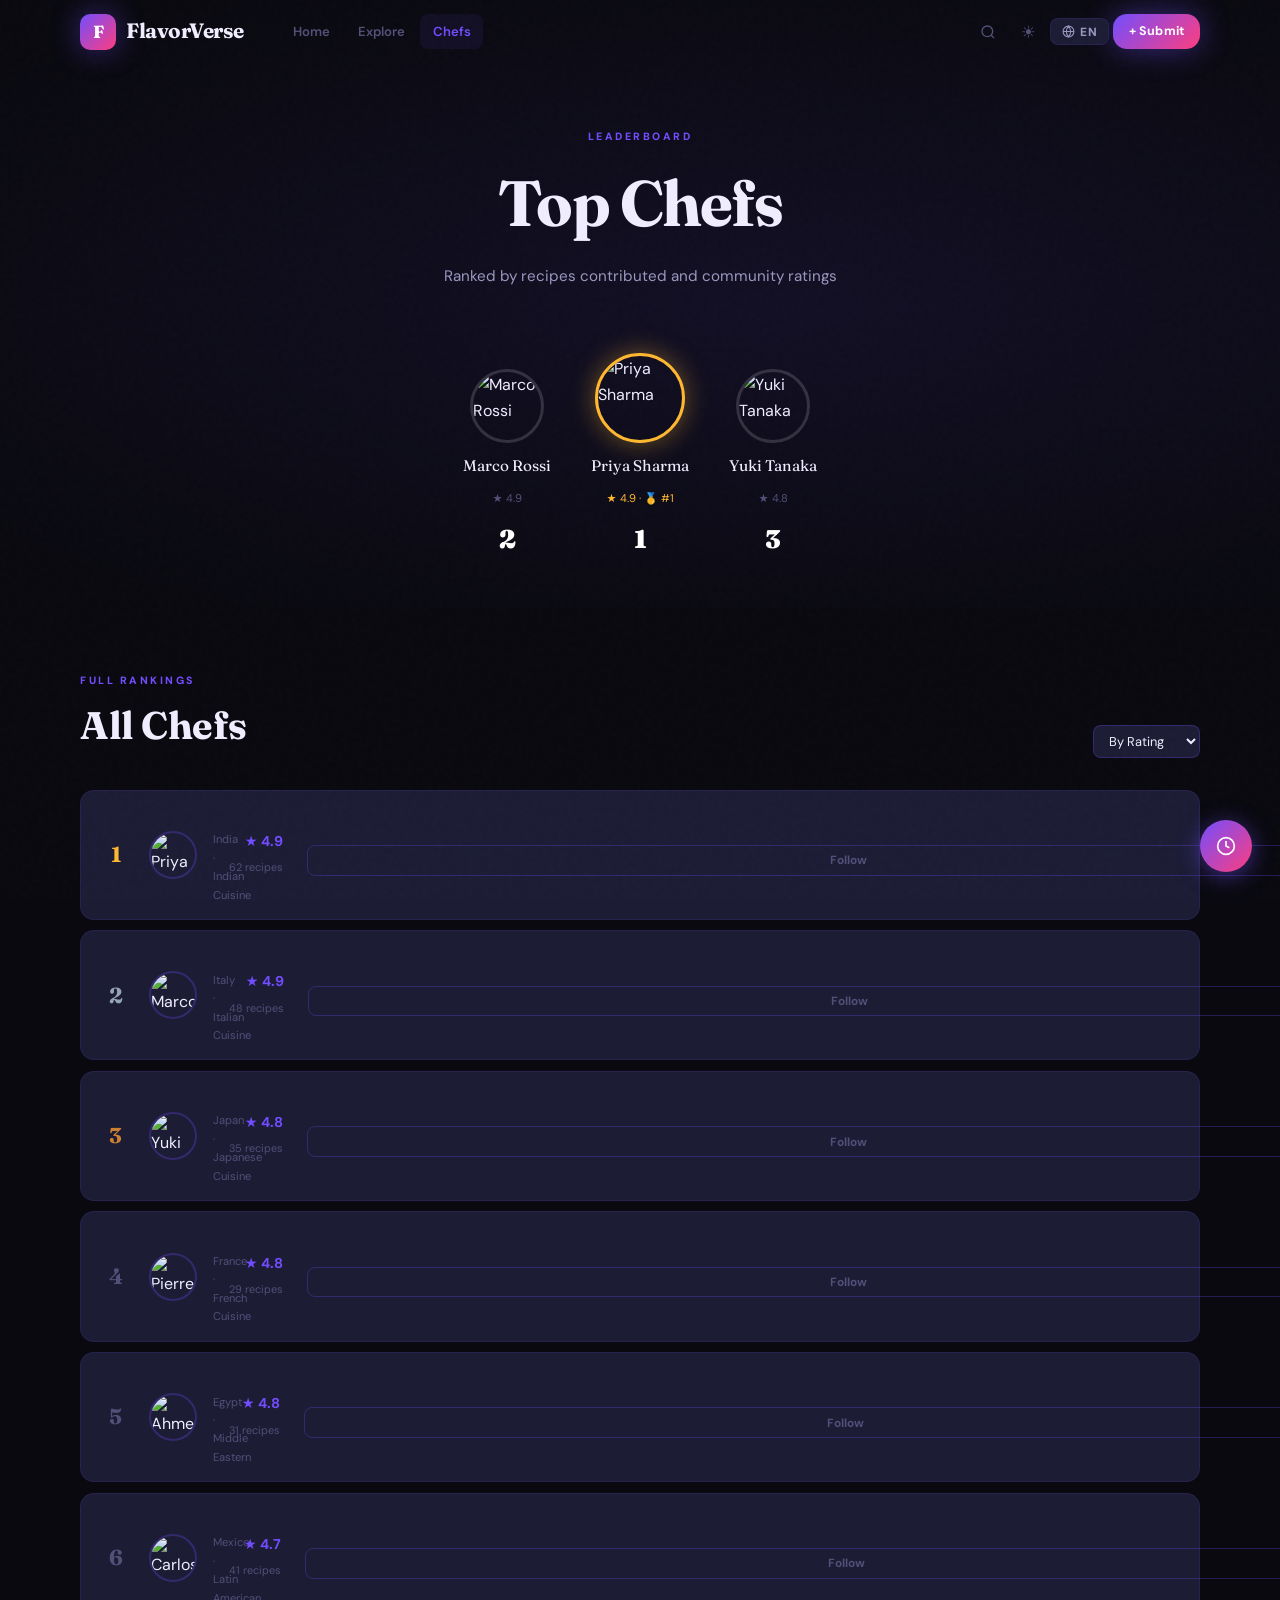
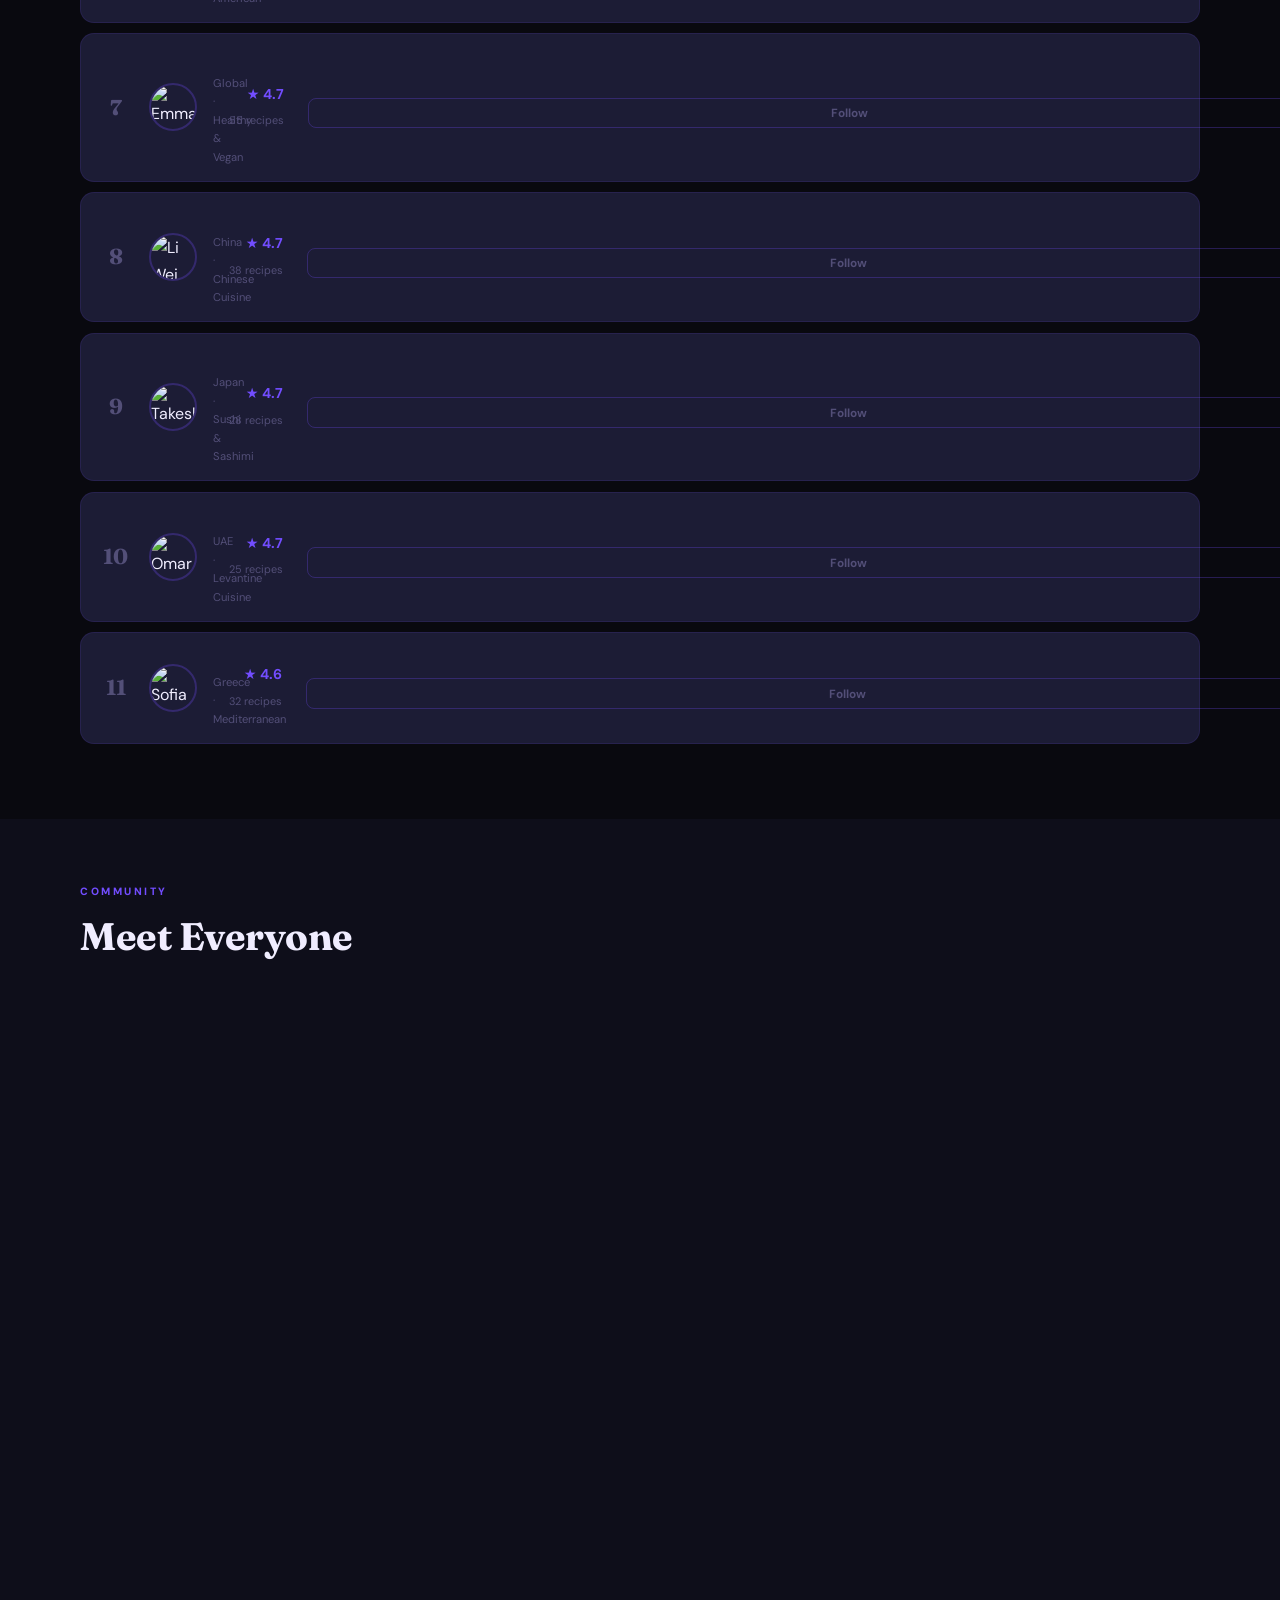
==== pages/chefs.html @ 9f4408f5 "Initial commit - FlavorVerse project" ====
<!DOCTYPE html>
<html lang="en">
<head>
<meta charset="UTF-8">
<meta name="viewport" content="width=device-width,initial-scale=1">
<title>Top Chefs — FlavorVerse</title>
<link rel="preconnect" href="https://fonts.googleapis.com">
<link rel="preconnect" href="https://fonts.gstatic.com" crossorigin>
<link href="https://fonts.googleapis.com/css2?family=Fraunces:ital,wght@0,600;0,700;0,800;1,600;1,700&family=DM+Sans:wght@400;500;600;700&display=swap" rel="stylesheet">
<link rel="stylesheet" href="../css/style.css">
<script>(function(){ document.documentElement.setAttribute('data-theme', localStorage.getItem('fv_theme')||'dark'); })();</script>
</head>
<body>

<!-- NAVBAR -->
<header class="nav scrolled" id="navbar">
  <div class="wrap nav-inner">
    <a class="logo" href="../index.html"><div class="logo-icon">F</div><span class="logo-name">FlavorVerse</span></a>
    <nav class="nav-links">
      <a class="nav-link" href="../index.html">Home</a>
      <a class="nav-link" href="explore.html">Explore</a>
      <a class="nav-link active" href="chefs.html">Chefs</a>
    </nav>
    <div class="nav-right">
      <button class="nav-icon-btn" id="searchBtn"><svg viewBox="0 0 24 24" fill="none" stroke="currentColor" stroke-width="2"><circle cx="11" cy="11" r="8"/><line x1="21" y1="21" x2="16.65" y2="16.65"/></svg></button>
      <button class="theme-btn" id="themeBtn">☀️</button>
      <div class="lang-wrap">
        <button class="lang-btn" id="langBtn"><svg viewBox="0 0 24 24" fill="none" stroke="currentColor" stroke-width="2" width="13" height="13"><circle cx="12" cy="12" r="10"/><path d="M2 12h20M12 2a15.3 15.3 0 014 10 15.3 15.3 0 01-4 10 15.3 15.3 0 01-4-10 15.3 15.3 0 014-10z"/></svg><span id="langLabel">EN</span></button>
        <div class="lang-drop" id="langDrop">
          <div class="lang-opt" data-lang="en">🇬🇧 English</div>
          <div class="lang-opt" data-lang="hi">🇮🇳 Hindi</div>
          <div class="lang-opt" data-lang="te">🇮🇳 Telugu</div>
          <div class="lang-opt" data-lang="kn">🇮🇳 Kannada</div>
          <div class="lang-opt" data-lang="ta">🇮🇳 Tamil</div>
          <div class="lang-opt" data-lang="es">🇪🇸 Español</div>
          <div class="lang-opt" data-lang="fr">🇫🇷 Français</div>
          <div class="lang-opt" data-lang="ar">🇸🇦 العربية</div>
        </div>
      </div>
      <a href="submit.html" class="btn btn-p" style="font-size:.78rem;padding:.45rem 1rem">+ Submit</a>
      <button class="ham" id="ham"><span></span><span></span><span></span></button>
    </div>
  </div>
</header>
<nav class="mob-nav" id="mobNav">
  <a class="mob-link" href="../index.html">🏠 Home</a>
  <a class="mob-link" href="explore.html">🔍 Explore</a>
  <a class="mob-link active" href="chefs.html">👨‍🍳 Chefs</a>
  <div class="mob-div"></div>
  <div style="padding:.5rem 1rem"><button onclick="toggleTheme()" style="width:100%;background:var(--surf);padding:.6rem;border-radius:var(--r2);color:var(--tx);font-weight:600">🌙 Toggle Theme</button></div>
  <a class="mob-cta" href="submit.html">+ Submit Recipe</a>
</nav>

<div class="search-ov" id="searchOv"><div class="s-box"><div class="s-inner"><svg viewBox="0 0 24 24" fill="none" stroke="currentColor" stroke-width="2"><circle cx="11" cy="11" r="8"/><line x1="21" y1="21" x2="16.65" y2="16.65"/></svg><input class="s-field" id="sField" type="text" placeholder="Search recipes…" autocomplete="off"><button class="s-close" id="sCloseBtn">ESC</button></div><div class="s-results" id="sResults"></div></div></div>

<!-- Page Hero — NO loader -->
<div class="dark-hero">
  <div class="wrap" style="position:relative;z-index:1;padding-bottom:3rem">
    <div style="text-align:center;margin-bottom:3rem">
      <p class="sec-sup" style="text-align:center">Leaderboard</p>
      <h1 style="font-family:var(--fnt-d);font-size:clamp(2.5rem,5vw,4rem);color:var(--tx);letter-spacing:-1.5px;margin-bottom:.5rem">Top Chefs</h1>
      <p style="color:var(--tx2);font-size:.95rem">Ranked by recipes contributed and community ratings</p>
    </div>

    <!-- Podium -->
    <div class="podium-wrap" id="podium"></div>
  </div>
</div>

<!-- Leaderboard -->
<section class="section">
  <div class="wrap">
    <div class="sec-head rv">
      <div><p class="sec-sup">Full Rankings</p><h2 class="sec-title">All Chefs</h2></div>
      <div style="display:flex;gap:.4rem">
        <select id="sortChefs" onchange="renderLeaderboard()" style="background:var(--surf);border:1.5px solid var(--b2);border-radius:var(--r1);padding:.36rem .65rem;color:var(--tx);font-size:.8rem;outline:none">
          <option value="rating">By Rating</option>
          <option value="recipes">By Recipes</option>
        </select>
      </div>
    </div>
    <div id="leaderboard"></div>
  </div>
</section>

<!-- All Chefs Grid -->
<section class="section section-alt">
  <div class="wrap">
    <div class="sec-head rv">
      <div><p class="sec-sup">Community</p><h2 class="sec-title">Meet Everyone</h2></div>
    </div>
    <div class="chefs-grid" id="allChefsGrid"></div>
  </div>
</section>

<div class="modal-ov" id="recipeModal"><div class="modal modal-wide"><div id="recipeModalContent"></div><div class="modal-foot"><button class="btn btn-o" onclick="closeModal('recipeModal')">Close</button></div></div></div>

<button class="timer-fab" id="timerFab"><svg viewBox="0 0 24 24" fill="none" stroke="currentColor" stroke-width="2"><circle cx="12" cy="12" r="10"/><polyline points="12 6 12 12 16 14"/></svg></button>
<div class="timer-panel" id="timerPanel"><div class="tp-head"><h4>⏱️ Timer</h4><button class="tp-x" id="timerClose">✕</button></div><div class="tp-disp" id="timerDisp">00:00:00</div><div class="tp-presets"><button class="tp-pre" onclick="Timer.set(5)">5m</button><button class="tp-pre" onclick="Timer.set(10)">10m</button><button class="tp-pre" onclick="Timer.set(15)">15m</button><button class="tp-pre" onclick="Timer.set(30)">30m</button></div><div class="tp-custom"><input type="number" id="tMin" placeholder="mm" min="0" max="59"><span>:</span><input type="number" id="tSec" placeholder="ss" min="0" max="59"><button class="tp-set" onclick="Timer.custom()">Set</button></div><div class="tp-ctrls"><button class="tp-btn go" onclick="Timer.start()"><svg viewBox="0 0 24 24" fill="currentColor"><polygon points="5 3 19 12 5 21 5 3"/></svg></button><button class="tp-btn" onclick="Timer.pause()"><svg viewBox="0 0 24 24" fill="currentColor"><rect x="6" y="4" width="4" height="16"/><rect x="14" y="4" width="4" height="16"/></svg></button><button class="tp-btn" onclick="Timer.reset()"><svg viewBox="0 0 24 24" fill="none" stroke="currentColor" stroke-width="2"><polyline points="1 4 1 10 7 10"/><path d="M3.51 15a9 9 0 102.13-9.36L1 10"/></svg></button></div></div>

<script src="../js/data.js"></script>
<script src="../js/app.js"></script>
<script>
function renderPodium() {
  const sorted = [...DB.chefs].sort((a,b)=>b.rating-a.rating);
  const [first, second, third] = sorted;
  document.getElementById('podium').innerHTML = `
    <div class="pod rv d2">
      <img src="${second.img}" alt="${second.name}" style="width:74px;height:74px">
      <div class="pod-name">${second.name}</div>
      <div class="pod-sub">★ ${second.rating}</div>
      <div class="pod-stand pod-2">2</div>
    </div>
    <div class="pod rv">
      <img src="${first.img}" alt="${first.name}" style="width:90px;height:90px;border-color:var(--amber);box-shadow:0 0 26px rgba(255,184,48,.4)">
      <div class="pod-name">${first.name}</div>
      <div class="pod-sub" style="color:var(--amber)">★ ${first.rating} · 🥇 #1</div>
      <div class="pod-stand pod-1">1</div>
    </div>
    <div class="pod rv d3">
      <img src="${third.img}" alt="${third.name}" style="width:74px;height:74px">
      <div class="pod-name">${third.name}</div>
      <div class="pod-sub">★ ${third.rating}</div>
      <div class="pod-stand pod-3">3</div>
    </div>`;
}

function renderLeaderboard() {
  const sort = document.getElementById('sortChefs').value;
  const sorted = [...DB.chefs].sort((a,b)=> sort==='rating'?b.rating-a.rating:b.recipes-a.recipes);
  const rankCls = ['rank-1','rank-2','rank-3'];
  document.getElementById('leaderboard').innerHTML = sorted.map((c,i)=>`
    <div class="lb-item rv">
      <div class="lb-rank ${rankCls[i]||''}">${i+1}</div>
      <img class="lb-img" src="${c.img}" alt="${c.name}" loading="lazy">
      <div class="lb-info">
        <div class="lb-name">${c.name}</div>
        <div class="lb-det">${c.country} · ${c.specialty}</div>
      </div>
      <div class="lb-stat">
        <strong>★ ${c.rating}</strong>
        <small>${c.recipes} recipes</small>
      </div>
      <button class="chef-follow ${FV.follows.includes(c.name)?'following':''}" style="margin-left:.5rem;flex-shrink:0" onclick="followChef('${c.name}',this)">${FV.follows.includes(c.name)?'Following':'Follow'}</button>
    </div>`).join('');
  initReveal();
}

function renderAllChefs() {
  document.getElementById('allChefsGrid').innerHTML = DB.chefs.map(c=>`
    <div class="chef-card rv">
      <img src="${c.img}" alt="${c.name}" loading="lazy">
      <div class="chef-name">${c.name}</div>
      <div class="chef-cntry">${c.country}</div>
      <div class="chef-spec">${c.specialty}</div>
      <div class="chef-stat">${c.recipes} recipes · ★ ${c.rating}</div>
      <button class="chef-follow ${FV.follows.includes(c.name)?'following':''}" onclick="followChef('${c.name}',this)">${FV.follows.includes(c.name)?'Following':'Follow'}</button>
    </div>`).join('');
}

document.addEventListener('DOMContentLoaded', ()=>{ renderPodium(); renderLeaderboard(); renderAllChefs(); applyTheme(FV.theme); });
</script>
</body>
</html>
---- css/style.css ----
/* ═══════════════════════════════════════════════════════════
   FlavorVerse v3 — Deep Indigo × Hot Rose × Golden Amber
   Fonts: Fraunces (display) + DM Sans (body)
   Full light/dark theme switching via data-theme
═══════════════════════════════════════════════════════════ */

/* ── DARK (default) ── */
:root {
  --bg:      #09090f;
  --bg2:     #0e0e1a;
  --bg3:     #131326;
  --surf:    #1c1c35;
  --surf2:   #24243f;
  --b1:      rgba(114,77,255,.12);
  --b2:      rgba(114,77,255,.28);

  /* Brand */
  --indigo:  #724dff;
  --indigo2: #9a7fff;
  --rose:    #ff3d7f;
  --rose2:   #ff6fa0;
  --amber:   #ffb830;
  --amber2:  #ffd060;
  --teal:    #14e8c8;
  --green:   #22d87a;

  --g1: linear-gradient(135deg,#724dff,#ff3d7f);
  --g2: linear-gradient(135deg,#ff3d7f,#ffb830);
  --g3: linear-gradient(135deg,#724dff,#14e8c8);

  --gl-i:  0 0 30px rgba(114,77,255,.45);
  --gl-r:  0 0 30px rgba(255,61,127,.45);
  --gl-a:  0 0 30px rgba(255,184,48,.35);

  --tx:  #f0edff;
  --tx2: #9b97c0;
  --tx3: #534f78;

  --nav-h:    64px;
  --ease:     cubic-bezier(.4,0,.2,1);
  --t:        .22s;
  --sh:       0 4px 28px rgba(0,0,0,.55);
  --sh2:      0 20px 64px rgba(0,0,0,.65);

  --fnt-d: 'Fraunces', Georgia, serif;
  --fnt-s: 'DM Sans', system-ui, sans-serif;
  --r1:8px; --r2:14px; --r3:20px; --r4:28px;
}

/* ── LIGHT ── */
[data-theme="light"] {
  --bg:   #f7f5ff;
  --bg2:  #eeeaff;
  --bg3:  #e5e0ff;
  --surf: #ffffff;
  --surf2:#f3f0ff;
  --b1:   rgba(114,77,255,.1);
  --b2:   rgba(114,77,255,.22);
  --tx:   #12102b;
  --tx2:  #3d3870;
  --tx3:  #8e8ab5;
  --sh:   0 4px 28px rgba(114,77,255,.1);
  --sh2:  0 20px 64px rgba(114,77,255,.15);
}

/* ── Reset ── */
*,*::before,*::after { box-sizing:border-box; margin:0; padding:0 }
html { scroll-behavior:smooth; -webkit-text-size-adjust:100% }
body {
  font-family: var(--fnt-s);
  background: var(--bg);
  color: var(--tx);
  line-height: 1.65;
  overflow-x: hidden;
  transition: background .4s var(--ease), color .4s var(--ease);
}
img { display:block; max-width:100% }
a   { color:inherit; text-decoration:none }
button { cursor:pointer; font-family:inherit; border:none; background:none; color:inherit }
input,select,textarea { font-family:inherit; font-size:inherit; color:var(--tx) }
ul { list-style:none }

::selection { background:var(--indigo); color:#fff }
::-webkit-scrollbar { width:5px }
::-webkit-scrollbar-track { background:var(--bg2) }
::-webkit-scrollbar-thumb { background:var(--indigo); border-radius:4px }

/* Noise grain */
body::after {
  content:''; position:fixed; inset:0; z-index:9997; pointer-events:none;
  background-image:url("data:image/svg+xml,%3Csvg viewBox='0 0 200 200' xmlns='http://www.w3.org/2000/svg'%3E%3Cfilter id='n'%3E%3CfeTurbulence type='fractalNoise' baseFrequency='0.9' numOctaves='4' stitchTiles='stitch'/%3E%3C/filter%3E%3Crect width='100%25' height='100%25' filter='url(%23n)' opacity='1'/%3E%3C/svg%3E");
  opacity:.02;
}
[data-theme="light"] body::after { opacity:.005 }

.wrap { width:min(1200px,100%); margin-inline:auto; padding-inline:clamp(1rem,4vw,2.5rem) }

/* ── Buttons ── */
.btn { display:inline-flex; align-items:center; gap:.45rem; padding:.68rem 1.5rem; border-radius:var(--r2); font-size:.85rem; font-weight:700; letter-spacing:.15px; transition:all var(--t) var(--ease); white-space:nowrap; cursor:pointer }
.btn-p  { background:var(--g1); color:#fff; box-shadow:var(--gl-i) }
.btn-p:hover { transform:translateY(-2px); box-shadow:0 0 44px rgba(114,77,255,.6); filter:brightness(1.1) }
.btn-w  { background:var(--g2); color:#fff; box-shadow:var(--gl-r) }
.btn-w:hover { transform:translateY(-2px); filter:brightness(1.1) }
.btn-o  { border:1.5px solid var(--b2); color:var(--tx2); background:transparent }
.btn-o:hover { border-color:var(--indigo); color:var(--indigo) }
.btn-gh { color:var(--tx3); font-size:.8rem; font-weight:700; letter-spacing:.3px }
.btn-gh:hover { color:var(--indigo) }

/* ── Tags ── */
.tag { display:inline-block; font-size:.6rem; font-weight:800; letter-spacing:.9px; text-transform:uppercase; padding:.2rem .6rem; border-radius:99px; border:1px solid var(--indigo); color:var(--indigo); background:rgba(114,77,255,.1) }
.tag-r { border-color:var(--rose);  color:var(--rose);  background:rgba(255,61,127,.08) }
.tag-a { border-color:var(--amber); color:var(--amber); background:rgba(255,184,48,.08) }

/* ═══════════════════════════════════════════════════════════
   LOADER  (homepage only — inner pages have NONE)
═══════════════════════════════════════════════════════════ */
#loader {
  position:fixed; inset:0; z-index:9999;
  background:var(--bg);
  display:flex; flex-direction:column; align-items:center; justify-content:center;
  gap:0; overflow:hidden;
}
#loader.hide { animation:ldrOut .7s var(--ease) .2s forwards; pointer-events:none }
@keyframes ldrOut { to { opacity:0; visibility:hidden } }

/* Orbs */
.l-orb { position:absolute; border-radius:50%; filter:blur(100px); animation:orbF 5s ease-in-out infinite }
.lo1 { width:500px; height:500px; background:rgba(114,77,255,.2);  top:-150px; left:-120px; animation-delay:0s }
.lo2 { width:400px; height:400px; background:rgba(255,61,127,.16); bottom:-100px; right:-100px; animation-delay:2s }
.lo3 { width:320px; height:320px; background:rgba(255,184,48,.12); bottom:10%; left:20%; animation-delay:1s }
@keyframes orbF { 0%,100%{transform:translate(0,0) scale(1)} 50%{transform:translate(22px,-22px) scale(1.1)} }

/* Center piece */
.l-center { position:relative; z-index:1; display:flex; flex-direction:column; align-items:center; gap:2rem }
.l-icon-wrap { position:relative; width:110px; height:110px }

/* Triple ring */
.l-ring1 { position:absolute; inset:0; border-radius:50%; border:3px solid transparent; border-top-color:var(--indigo); border-right-color:var(--rose); animation:spin 1.3s linear infinite }
.l-ring2 { position:absolute; inset:10px; border-radius:50%; border:2.5px solid transparent; border-bottom-color:var(--amber); border-left-color:var(--teal); animation:spin 1.8s linear infinite reverse }
.l-ring3 { position:absolute; inset:22px; border-radius:50%; border:2px solid transparent; border-top-color:var(--rose2); animation:spin 2.3s linear infinite }
@keyframes spin { to { transform:rotate(360deg) } }

.l-emoji { position:absolute; inset:0; display:flex; align-items:center; justify-content:center; font-size:2.6rem; animation:pulse 2s ease-in-out infinite }
@keyframes pulse { 0%,100%{transform:scale(1)} 50%{transform:scale(1.12)} }

/* Particles */
.l-particles { position:absolute; inset:0; pointer-events:none; overflow:hidden }
.lp { position:absolute; bottom:-30px; font-size:1.4rem; opacity:0; animation:lpRise var(--dur,5s) var(--del,0s) ease-out infinite }
@keyframes lpRise { 0%{transform:translateY(0) rotate(0);opacity:0} 8%{opacity:.9} 90%{opacity:.2} 100%{transform:translateY(-110vh) rotate(360deg);opacity:0} }

/* Wordmark */
.l-word {
  font-family:var(--fnt-d); font-size:3rem; font-weight:800; letter-spacing:-1.5px;
  background:var(--g1); -webkit-background-clip:text; background-clip:text; color:transparent;
  animation:wordGlow 2.5s ease-in-out infinite;
}
@keyframes wordGlow { 0%,100%{filter:brightness(1)} 50%{filter:brightness(1.4) drop-shadow(0 0 20px rgba(114,77,255,.8))} }

.l-tag { font-size:.7rem; color:var(--tx3); letter-spacing:3px; text-transform:uppercase; animation:fadeUp .8s var(--ease) .4s both }
@keyframes fadeUp { from{opacity:0;transform:translateY(10px)} to{opacity:1;transform:none} }

/* Progress bar */
.l-bar-wrap { width:260px; height:3px; background:var(--surf2); border-radius:99px; overflow:hidden }
.l-bar-fill { height:100%; background:var(--g1); border-radius:99px; animation:fillUp 2s var(--ease) forwards; box-shadow:0 0 14px rgba(114,77,255,.8) }
@keyframes fillUp { from{width:0} to{width:100%} }

/* Dish floating icons at bottom */
.l-foods { position:absolute; bottom:2rem; left:50%; transform:translateX(-50%); display:flex; gap:1.2rem; animation:fadeUp .8s var(--ease) .6s both }
.l-food { font-size:1.5rem; animation:foodBounce 1.5s ease-in-out infinite }
.l-food:nth-child(2) { animation-delay:.15s }
.l-food:nth-child(3) { animation-delay:.3s }
.l-food:nth-child(4) { animation-delay:.45s }
.l-food:nth-child(5) { animation-delay:.6s }
@keyframes foodBounce { 0%,100%{transform:translateY(0)} 50%{transform:translateY(-8px)} }

/* ═══════════════════════════════════════════════════════════
   NAVBAR
═══════════════════════════════════════════════════════════ */
.nav {
  position:fixed; top:0; left:0; right:0; height:var(--nav-h); z-index:100;
  display:flex; align-items:center;
  background:transparent; border-bottom:1px solid transparent;
  transition:background .3s, border-color .3s, backdrop-filter .3s;
}
.nav.scrolled {
  background:rgba(9,9,15,.88);
  backdrop-filter:blur(28px) saturate(160%);
  border-bottom-color:var(--b1);
}
[data-theme="light"] .nav.scrolled { background:rgba(247,245,255,.9) }
.nav-inner { display:flex; align-items:center; height:100%; gap:.5rem }

.logo { display:flex; align-items:center; gap:.65rem }
.logo-icon {
  width:36px; height:36px; border-radius:10px; flex-shrink:0;
  background:var(--g1); color:#fff;
  display:flex; align-items:center; justify-content:center;
  font-family:var(--fnt-d); font-size:1.1rem; font-weight:800;
  box-shadow:var(--gl-i); transition:transform .2s;
}
.logo:hover .logo-icon { transform:rotate(-8deg) scale(1.1) }
.logo-name { font-family:var(--fnt-d); font-size:1.3rem; font-weight:700; color:var(--tx); letter-spacing:-.5px }

.nav-links { display:flex; align-items:center; gap:2px; margin-left:1.8rem }
.nav-link { padding:.4rem .8rem; border-radius:var(--r1); font-size:.82rem; font-weight:600; color:var(--tx3); transition:all var(--t) }
.nav-link:hover,.nav-link.active { color:var(--tx); background:rgba(114,77,255,.08) }
.nav-link.active { color:var(--indigo) }

.nav-right { display:flex; align-items:center; gap:.25rem; margin-left:auto }

.nav-icon-btn { width:36px; height:36px; border-radius:50%; display:flex; align-items:center; justify-content:center; color:var(--tx3); transition:all var(--t) }
.nav-icon-btn:hover { background:rgba(114,77,255,.1); color:var(--indigo) }
.nav-icon-btn svg { width:16px; height:16px }

/* Theme toggle */
.theme-btn { width:36px; height:36px; border-radius:50%; display:flex; align-items:center; justify-content:center; color:var(--tx3); font-size:1.05rem; transition:all var(--t) }
.theme-btn:hover { background:rgba(255,184,48,.12); color:var(--amber); transform:rotate(25deg) }

/* Lang */
.lang-wrap { position:relative }
.lang-btn { display:flex; align-items:center; gap:.35rem; padding:.3rem .65rem; border-radius:var(--r1); background:var(--surf); border:1px solid var(--b1); font-size:.74rem; font-weight:800; letter-spacing:.5px; color:var(--tx2); transition:all var(--t); cursor:pointer }
.lang-btn:hover { border-color:var(--indigo); color:var(--indigo) }
.lang-drop { position:absolute; top:calc(100%+8px); right:0; background:var(--bg3); border:1px solid var(--b2); border-radius:var(--r3); padding:.6rem; box-shadow:var(--sh2); width:200px; display:grid; grid-template-columns:1fr 1fr; gap:3px; opacity:0; visibility:hidden; transform:translateY(-6px); transition:all .18s var(--ease); z-index:200 }
.lang-drop.open { opacity:1; visibility:visible; transform:none }
.lang-opt { padding:.45rem .65rem; border-radius:var(--r1); font-size:.76rem; color:var(--tx3); cursor:pointer; transition:all .12s }
.lang-opt:hover { background:var(--surf2); color:var(--tx) }
.lang-opt.active { color:var(--indigo); font-weight:700; background:rgba(114,77,255,.1) }

/* Hamburger */
.ham { display:none; flex-direction:column; gap:5px; width:36px; height:36px; align-items:center; justify-content:center; background:var(--surf); border-radius:var(--r1) }
.ham span { width:16px; height:1.5px; background:var(--tx); border-radius:2px; transition:.22s }
.ham.open span:nth-child(1) { transform:translateY(6.5px) rotate(45deg) }
.ham.open span:nth-child(2) { opacity:0; transform:scaleX(0) }
.ham.open span:nth-child(3) { transform:translateY(-6.5px) rotate(-45deg) }

.mob-nav { position:fixed; inset:var(--nav-h) 0 0; z-index:99; background:rgba(9,9,15,.97); backdrop-filter:blur(28px); padding:1rem; display:flex; flex-direction:column; gap:3px; transform:translateX(100%); transition:transform .28s var(--ease) }
[data-theme="light"] .mob-nav { background:rgba(247,245,255,.97) }
.mob-nav.open { transform:none }
.mob-link { padding:.9rem 1rem; border-radius:var(--r2); font-size:.92rem; font-weight:600; color:var(--tx2); transition:all var(--t) }
.mob-link:hover,.mob-link.active { color:var(--tx); background:var(--surf) }
.mob-link.active { color:var(--indigo) }
.mob-div { height:1px; background:var(--b1); margin:.4rem 0 }
.mob-cta { margin-top:auto; padding:.75rem; border-radius:var(--r2); background:var(--g1); color:#fff; font-weight:700; text-align:center; font-size:.9rem }

@media(min-width:841px) { .ham,.mob-nav { display:none!important } }
@media(max-width:840px) { .nav-links,.nav-right .btn,.nav-right .lang-wrap { display:none } .ham { display:flex } }

/* ═══════════════════════════════════════════════════════════
   SEARCH
═══════════════════════════════════════════════════════════ */
.search-ov { position:fixed; inset:0; z-index:98; background:rgba(9,9,15,.93); backdrop-filter:blur(20px); display:flex; flex-direction:column; align-items:center; padding-top:calc(var(--nav-h)+4rem); opacity:0; visibility:hidden; transition:all .22s var(--ease) }
[data-theme="light"] .search-ov { background:rgba(247,245,255,.93) }
.search-ov.open { opacity:1; visibility:visible }
.s-box { width:min(700px,92%) }
.s-inner { display:flex; align-items:center; gap:.8rem; background:var(--surf); border:1.5px solid var(--b2); border-radius:var(--r3); padding:1rem 1.3rem; transition:box-shadow .2s }
.s-inner:focus-within { box-shadow:0 0 0 4px rgba(114,77,255,.15); border-color:var(--indigo) }
.s-inner svg { color:var(--tx3); flex-shrink:0; width:18px; height:18px }
.s-field { flex:1; background:none; border:none; outline:none; font-size:1.1rem; font-family:var(--fnt-s); color:var(--tx) }
.s-field::placeholder { color:var(--tx3) }
.s-close { color:var(--tx3); font-size:.78rem; font-weight:700; letter-spacing:.4px; transition:color .15s }
.s-close:hover { color:var(--rose) }
.s-results { width:100%; margin-top:.75rem; background:var(--surf); border:1px solid var(--b2); border-radius:var(--r3); max-height:390px; overflow-y:auto; display:none }
.s-results.has { display:block }
.s-item { display:flex; align-items:center; gap:.9rem; padding:.75rem 1.1rem; cursor:pointer; border-bottom:1px solid var(--b1); transition:background var(--t) }
.s-item:last-child { border-bottom:none }
.s-item:hover { background:var(--bg3) }
.s-item img { width:50px; height:50px; border-radius:10px; object-fit:cover; flex-shrink:0 }
.s-item strong { display:block; font-size:.9rem; color:var(--tx) }
.s-item small { font-size:.74rem; color:var(--tx3) }
.s-hint { text-align:center; margin-top:1rem; font-size:.78rem; color:var(--tx3) }

/* ═══════════════════════════════════════════════════════════
   HERO
═══════════════════════════════════════════════════════════ */
.hero { min-height:100svh; display:flex; align-items:center; padding-top:var(--nav-h); position:relative; overflow:hidden }
.hero-bg {
  position:absolute; inset:0; z-index:0;
  background:
    radial-gradient(ellipse 70% 65% at 78% 50%, rgba(114,77,255,.1), transparent 60%),
    radial-gradient(ellipse 50% 50% at 20% 75%, rgba(255,61,127,.07), transparent 55%),
    radial-gradient(ellipse 40% 40% at 50% 5%,  rgba(255,184,48,.05), transparent 50%);
}
.hero-mesh { position:absolute; inset:0; z-index:0; background:radial-gradient(circle at 15% 85%, rgba(20,232,200,.04), transparent 40%) }
.hero-content { position:relative; z-index:1; display:grid; grid-template-columns:1fr 1fr; gap:4rem; align-items:center; padding:4.5rem 0 }

/* Left */
.hero-badge { display:inline-flex; align-items:center; gap:.5rem; font-size:.68rem; font-weight:800; letter-spacing:2.5px; text-transform:uppercase; color:var(--indigo); margin-bottom:1.5rem; border:1px solid rgba(114,77,255,.28); border-radius:99px; padding:.3rem .9rem; background:rgba(114,77,255,.07) }
.badge-dot { width:5px; height:5px; border-radius:50%; background:var(--indigo); animation:blink 1.6s ease-in-out infinite }
@keyframes blink { 0%,100%{opacity:1;transform:scale(1)} 50%{opacity:.3;transform:scale(.5)} }

.hero-h1 { font-family:var(--fnt-d); font-size:clamp(3rem,5.5vw,5.8rem); line-height:1.02; color:var(--tx); letter-spacing:-2.5px; margin-bottom:1.25rem }
.hero-h1 em { font-style:italic; display:block; background:var(--g1); -webkit-background-clip:text; background-clip:text; color:transparent; filter:drop-shadow(0 0 32px rgba(114,77,255,.5)) }
.hero-p { font-size:1rem; color:var(--tx2); line-height:1.85; max-width:420px; margin-bottom:2rem }
.hero-acts { display:flex; gap:.75rem; flex-wrap:wrap; margin-bottom:3rem }
.hero-stats { display:flex; gap:2rem; flex-wrap:wrap }
.hst { display:flex; flex-direction:column; gap:.1rem }
.hst-n { font-family:var(--fnt-d); font-size:2.1rem; font-weight:700; color:var(--tx); line-height:1; letter-spacing:-1.5px }
.hst-l { font-size:.65rem; font-weight:700; color:var(--tx3); letter-spacing:.5px; text-transform:uppercase }
.hst-sep { width:1px; height:42px; background:var(--b2); align-self:center }

/* Mosaic right */
.hero-mosaic { position:relative; height:530px }
.hm { position:absolute; border-radius:var(--r3); overflow:hidden; box-shadow:var(--sh2); cursor:pointer; transition:transform .5s var(--ease), box-shadow .5s }
.hm:hover { transform:scale(1.04); box-shadow:0 28px 80px rgba(0,0,0,.8) }
.hm img { width:100%; height:100%; object-fit:cover }
.hm-ov { position:absolute; inset:0; background:linear-gradient(to top,rgba(9,9,15,.92),transparent 55%); display:flex; flex-direction:column; justify-content:flex-end; padding:.95rem }
.hm-title { font-family:var(--fnt-d); font-size:.95rem; color:#fff; margin-bottom:.2rem }
.hm-meta { font-size:.68rem; color:rgba(255,255,255,.4) }
.hm-a { width:62%; height:68%; top:0; left:0 }
.hm-b { width:36%; height:46%; top:0; right:0 }
.hm-c { width:36%; height:50%; bottom:0; right:0 }
.hm-d { width:36%; height:30%; bottom:0; left:0 }

/* Floating badges */
.h-float { position:absolute; background:var(--surf); border:1px solid var(--b2); border-radius:var(--r2); padding:.65rem .95rem; z-index:5; box-shadow:var(--sh2); animation:hf 4s ease-in-out infinite; pointer-events:none }
.hf-b { animation-delay:2s }
@keyframes hf { 0%,100%{transform:translateY(0)} 50%{transform:translateY(-10px)} }
.hf-top { bottom:3rem; left:-1.5rem }
.hf-right { top:4rem; right:-1.5rem }
.hf-row { display:flex; align-items:center; gap:.65rem }
.hf-ico { font-size:1.6rem; line-height:1 }
.hf-t strong { display:block; font-size:.8rem; color:var(--tx) }
.hf-t small { font-size:.66rem; color:var(--tx3) }

@media(max-width:840px) { .hero-content{grid-template-columns:1fr;gap:2.5rem;padding:3rem 0} .hero-mosaic{height:300px} .hm-b,.hm-d{display:none} .h-float{display:none} }

/* ═══════════════════════════════════════════════════════════
   CAT TABS
═══════════════════════════════════════════════════════════ */
.cat-tabs { position:sticky; top:var(--nav-h); z-index:50; background:rgba(9,9,15,.95); backdrop-filter:blur(20px); border-bottom:1px solid var(--b1) }
[data-theme="light"] .cat-tabs { background:rgba(247,245,255,.95) }
.cat-tabs-inner { display:flex; overflow-x:auto; scrollbar-width:none; padding:.3rem 0 }
.cat-tabs-inner::-webkit-scrollbar { display:none }
.cat-tab { display:flex; align-items:center; gap:.4rem; flex-shrink:0; padding:.75rem 1.15rem; border-bottom:2px solid transparent; font-size:.81rem; font-weight:600; color:var(--tx3); transition:all var(--t); white-space:nowrap }
.cat-tab:hover { color:var(--tx) }
.cat-tab.active { color:var(--indigo); border-bottom-color:var(--indigo) }

/* ═══════════════════════════════════════════════════════════
   SECTIONS
═══════════════════════════════════════════════════════════ */
.section { padding:4rem 0 }
.section-alt { background:var(--bg2) }
.meal-section { scroll-margin-top:calc(var(--nav-h) + 54px) }
.sec-head { display:flex; align-items:flex-end; justify-content:space-between; margin-bottom:2rem; flex-wrap:wrap; gap:.8rem }
.sec-sup { font-size:.66rem; font-weight:800; letter-spacing:2.5px; text-transform:uppercase; color:var(--indigo); margin-bottom:.3rem }
.sec-title { font-family:var(--fnt-d); font-size:clamp(1.8rem,3vw,2.5rem); color:var(--tx); letter-spacing:-.5px }

.fpills { display:flex; gap:.4rem; overflow-x:auto; scrollbar-width:none; margin-bottom:1.5rem; padding-bottom:2px }
.fpills::-webkit-scrollbar { display:none }
.fpill { flex-shrink:0; padding:.3rem .9rem; border-radius:99px; font-size:.74rem; font-weight:700; color:var(--tx3); border:1.5px solid var(--b2); background:transparent; cursor:pointer; transition:all var(--t) }
.fpill:hover { border-color:var(--indigo); color:var(--indigo) }
.fpill.active { background:var(--indigo); border-color:var(--indigo); color:#fff; box-shadow:0 0 18px rgba(114,77,255,.4) }

/* ═══════════════════════════════════════════════════════════
   RECIPE CARD
═══════════════════════════════════════════════════════════ */
.recipe-grid { display:grid; grid-template-columns:repeat(auto-fill,minmax(268px,1fr)); gap:1.25rem }
.recipe-card { background:var(--surf); border:1px solid var(--b1); border-radius:var(--r3); overflow:hidden; cursor:pointer; transition:transform .32s var(--ease), box-shadow .32s, border-color .32s; position:relative }
.recipe-card:hover { transform:translateY(-7px); box-shadow:0 18px 50px rgba(114,77,255,.2); border-color:rgba(114,77,255,.35) }
.rc-img { position:relative; overflow:hidden }
.rc-img img { width:100%; height:215px; object-fit:cover; transition:transform .55s var(--ease) }
.recipe-card:hover .rc-img img { transform:scale(1.09) }
.rc-ov { position:absolute; inset:0; background:linear-gradient(to top,rgba(9,9,15,.8),transparent 50%); opacity:0; transition:opacity .25s }
.recipe-card:hover .rc-ov { opacity:1 }
.rc-tag { position:absolute; top:.6rem; left:.6rem }
.rc-play { position:absolute; bottom:.7rem; right:.7rem; width:34px; height:34px; border-radius:50%; background:var(--indigo); color:#fff; display:flex; align-items:center; justify-content:center; opacity:0; transform:scale(.6); transition:all .22s; box-shadow:var(--gl-i) }
.recipe-card:hover .rc-play { opacity:1; transform:scale(1) }
.rc-play svg { width:12px; height:12px; margin-left:2px }
.rc-actions { position:absolute; bottom:0; left:0; right:0; display:flex; background:rgba(9,9,15,.92); backdrop-filter:blur(8px); transform:translateY(100%); transition:transform .22s var(--ease) }
[data-theme="light"] .rc-actions { background:rgba(255,255,255,.94) }
.recipe-card:hover .rc-actions { transform:none }
.rc-action { flex:1; padding:.52rem; font-size:.73rem; font-weight:700; color:var(--tx3); text-align:center; border-right:1px solid var(--b1); transition:all .15s }
.rc-action:last-child { border-right:none }
.rc-action:hover { background:rgba(114,77,255,.1); color:var(--indigo) }
.rc-action.rc-liked { color:var(--rose); background:rgba(255,61,127,.1) }
.rc-action.rc-saved { color:var(--amber); background:rgba(255,184,48,.1) }
.rc-body { padding:1rem }
.rc-meta { display:flex; align-items:center; gap:.3rem; margin-bottom:.4rem }
.rc-cuis { font-size:.71rem; color:var(--tx3); font-weight:600 }
.rc-dot { width:3px; height:3px; border-radius:50%; background:var(--b2); flex-shrink:0 }
.rc-title { font-family:var(--fnt-d); font-size:1.06rem; color:var(--tx); line-height:1.3; margin-bottom:.68rem }
.rc-stats { display:flex; gap:.65rem; flex-wrap:wrap; margin-bottom:.88rem }
.rc-stat { font-size:.71rem; color:var(--tx3); display:flex; align-items:center; gap:.22rem }
.rc-stat svg { width:12px; height:12px; color:var(--indigo) }
.rc-foot { display:flex; align-items:center; justify-content:space-between }
.rc-chef { display:flex; align-items:center; gap:.42rem }
.rc-chef img { width:24px; height:24px; border-radius:50%; object-fit:cover; border:2px solid var(--b2) }
.rc-chef span { font-size:.7rem; color:var(--tx3) }
.rc-rating { display:flex; align-items:center; gap:.28rem; font-size:.8rem; font-weight:700; color:var(--amber) }
.rc-rating svg { width:12px; height:12px; fill:var(--amber); stroke:none }
@media(max-width:580px) { .recipe-grid{grid-template-columns:repeat(2,1fr)} .rc-img img{height:170px} }
@media(max-width:380px) { .recipe-grid{grid-template-columns:1fr} }

/* ═══════════════════════════════════════════════════════════
   FEATURED STRIP
═══════════════════════════════════════════════════════════ */
.featured-strip { padding:3rem 0 }
.strip-scroll { display:flex; gap:1rem; overflow-x:auto; scrollbar-width:none; padding-bottom:.5rem }
.strip-scroll::-webkit-scrollbar { display:none }
.strip-card { flex-shrink:0; width:285px; position:relative; border-radius:var(--r3); overflow:hidden; cursor:pointer; transition:transform .3s var(--ease) }
.strip-card:hover { transform:scale(1.04) }
.strip-card img { width:100%; height:390px; object-fit:cover }
.strip-ov { position:absolute; inset:0; background:linear-gradient(to top,rgba(9,9,15,.95) 0%,rgba(9,9,15,.2) 50%,transparent 70%); display:flex; flex-direction:column; justify-content:flex-end; padding:1.25rem }
.strip-tag { position:absolute; top:.75rem; left:.75rem }
.strip-title { font-family:var(--fnt-d); font-size:1.2rem; color:#fff; margin-bottom:.3rem; line-height:1.25 }
.strip-sub { font-size:.74rem; color:rgba(255,255,255,.42) }
.strip-rating { display:flex; align-items:center; gap:.3rem; font-size:.75rem; font-weight:700; color:var(--amber); margin-top:.5rem }
.strip-rating svg { width:12px; height:12px; fill:var(--amber); stroke:none }

/* ═══════════════════════════════════════════════════════════
   VIDEO SECTION
═══════════════════════════════════════════════════════════ */
.vid-section { background:var(--bg2); padding:4rem 0; border-top:1px solid var(--b1); border-bottom:1px solid var(--b1) }
.vid-grid { display:grid; grid-template-columns:1fr 1fr; gap:3.5rem; align-items:center }
@media(max-width:720px) { .vid-grid { grid-template-columns:1fr } }
.vid-frame { border-radius:20px; overflow:hidden; aspect-ratio:16/9; box-shadow:var(--sh2); border:1px solid var(--b2) }
.vid-frame iframe { width:100%; height:100%; display:block; border:none }

/* ═══════════════════════════════════════════════════════════
   AI CHAT
═══════════════════════════════════════════════════════════ */
.ai-section { background:var(--bg2); padding:4.5rem 0 }
.ai-grid { display:grid; grid-template-columns:1fr 1.3fr; gap:4rem; align-items:start }
@media(max-width:800px) { .ai-grid { grid-template-columns:1fr; gap:2.5rem } }

.ai-badge { display:inline-flex; align-items:center; gap:.5rem; background:rgba(114,77,255,.08); border:1px solid rgba(114,77,255,.22); border-radius:99px; padding:.3rem .9rem; font-size:.68rem; font-weight:800; letter-spacing:1px; text-transform:uppercase; color:var(--indigo); margin-bottom:1.25rem }
.ai-live { width:6px; height:6px; border-radius:50%; background:var(--green); box-shadow:0 0 10px var(--green); animation:blink 2s ease-in-out infinite }
.ai-feat { display:flex; align-items:flex-start; gap:.55rem; margin-bottom:.6rem; font-size:.87rem; color:var(--tx2) }
.ai-feat svg { width:14px; height:14px; color:var(--green); flex-shrink:0; margin-top:.2rem }

/* Chat window */
.chat-win { background:var(--bg3); border:1px solid var(--b2); border-radius:var(--r4); overflow:hidden; box-shadow:var(--sh2) }
.chat-bar { background:var(--g1); padding:.9rem 1.15rem; display:flex; align-items:center; gap:.8rem }
.chat-av { font-size:1.5rem; line-height:1 }
.chat-info strong { display:block; font-size:.87rem; color:#fff }
.chat-info small { font-size:.68rem; color:rgba(255,255,255,.6) }
.chat-status { margin-left:auto; display:flex; align-items:center; gap:.4rem; font-size:.68rem; color:rgba(255,255,255,.7) }
.chat-dot { width:7px; height:7px; background:var(--green); border-radius:50%; box-shadow:0 0 10px var(--green); animation:blink 2s ease-in-out infinite }
.chat-msgs { padding:1rem; min-height:220px; max-height:300px; overflow-y:auto; display:flex; flex-direction:column; gap:.65rem }
.chat-msg { display:flex }
.chat-msg.user { justify-content:flex-end }
.bubble { max-width:84%; padding:.65rem 1rem; border-radius:16px; font-size:.84rem; line-height:1.65; background:var(--surf2); color:var(--tx2) }
.chat-msg.user .bubble { background:var(--g1); color:#fff; border-radius:16px 16px 3px 16px }
.chat-msg.bot  .bubble { border-radius:16px 16px 16px 3px }
.bubble a { color:var(--indigo2); text-decoration:underline }

/* Typing dots */
.typing { display:flex; gap:4px; padding:.4rem 0 }
.typing span { width:7px; height:7px; border-radius:50%; background:var(--tx3); animation:dot 1.3s ease-in-out infinite }
.typing span:nth-child(2) { animation-delay:.22s }
.typing span:nth-child(3) { animation-delay:.44s }
@keyframes dot { 0%,80%,100%{transform:scale(0);opacity:.25} 40%{transform:scale(1);opacity:1} }

/* Quick chips */
.chat-chips { padding:.65rem 1rem; display:flex; flex-wrap:wrap; gap:.3rem; border-top:1px solid var(--b1) }
.chip { background:var(--surf); border:1px solid var(--b2); border-radius:99px; padding:.28rem .7rem; font-size:.73rem; color:var(--tx3); cursor:pointer; transition:all var(--t) }
.chip:hover { background:rgba(114,77,255,.1); border-color:var(--indigo); color:var(--indigo) }

/* Input row */
.chat-input-row { display:flex; align-items:center; gap:.5rem; padding:.75rem 1rem; border-top:1px solid var(--b1) }
.chat-in { flex:1; background:var(--surf); border:1.5px solid var(--b2); border-radius:var(--r2); padding:.55rem 1rem; font-size:.85rem; color:var(--tx); outline:none; transition:border-color var(--t), box-shadow .2s }
.chat-in:focus { border-color:var(--indigo); box-shadow:0 0 0 3px rgba(114,77,255,.12) }
.chat-send { width:38px; height:38px; border-radius:var(--r1); background:var(--g1); color:#fff; display:flex; align-items:center; justify-content:center; transition:all var(--t); box-shadow:var(--gl-i); flex-shrink:0 }
.chat-send:hover { transform:scale(1.1); filter:brightness(1.1) }
.chat-send svg { width:14px; height:14px }

/* ═══════════════════════════════════════════════════════════
   CHEFS
═══════════════════════════════════════════════════════════ */
.chefs-grid { display:grid; grid-template-columns:repeat(auto-fill,minmax(170px,1fr)); gap:1rem }
.chef-card { background:var(--surf); border:1px solid var(--b1); border-radius:var(--r3); padding:1.5rem 1rem; text-align:center; transition:all .25s var(--ease) }
.chef-card:hover { border-color:rgba(114,77,255,.32); transform:translateY(-5px); box-shadow:0 14px 42px rgba(114,77,255,.18) }
.chef-card img { width:64px; height:64px; border-radius:50%; object-fit:cover; margin:0 auto .75rem; border:2px solid var(--b2); transition:border-color .2s }
.chef-card:hover img { border-color:var(--indigo) }
.chef-name   { font-family:var(--fnt-d); font-size:.96rem; color:var(--tx); margin-bottom:.1rem }
.chef-cntry  { font-size:.7rem; color:var(--tx3); margin-bottom:.25rem }
.chef-spec   { font-size:.68rem; color:var(--indigo); font-weight:700; margin-bottom:.45rem }
.chef-stat   { font-size:.7rem; color:var(--tx3) }
.chef-follow { display:block; width:100%; margin-top:.7rem; padding:.4rem; border-radius:var(--r1); border:1.5px solid var(--b2); font-size:.74rem; font-weight:700; color:var(--tx3); transition:all var(--t) }
.chef-follow:hover,.chef-follow.following { background:var(--g1); color:#fff; border-color:transparent }
@media(max-width:540px) { .chefs-grid { grid-template-columns:repeat(3,1fr) } }
@media(max-width:380px) { .chefs-grid { grid-template-columns:repeat(2,1fr) } }

/* ═══════════════════════════════════════════════════════════
   NEWSLETTER
═══════════════════════════════════════════════════════════ */
.nl-section { padding:5rem 0; position:relative; overflow:hidden }
.nl-section::before { content:''; position:absolute; inset:0; background:radial-gradient(ellipse 60% 80% at 50% 50%, rgba(114,77,255,.07), transparent 65%) }
.nl-content { position:relative; z-index:1; max-width:580px; margin:0 auto; text-align:center }
.nl-title { font-family:var(--fnt-d); font-size:clamp(2rem,4vw,3.2rem); color:var(--tx); margin-bottom:.5rem; letter-spacing:-1px }
.nl-p { color:var(--tx2); font-size:.96rem; margin-bottom:2rem }
.nl-form { display:flex; gap:.5rem; max-width:420px; margin:0 auto 1rem }
.nl-form input { flex:1; background:var(--surf); border:1.5px solid var(--b2); border-radius:var(--r2); padding:.72rem 1rem; color:var(--tx); font-size:.88rem; outline:none; transition:border-color var(--t), box-shadow .2s }
.nl-form input:focus { border-color:var(--indigo); box-shadow:0 0 0 3px rgba(114,77,255,.12) }
.nl-form button { background:var(--g1); color:#fff; border-radius:var(--r2); padding:.72rem 1.3rem; font-weight:700; font-size:.87rem; transition:all var(--t); white-space:nowrap; box-shadow:var(--gl-i) }
.nl-form button:hover { filter:brightness(1.1); transform:translateY(-1px) }
.nl-note { font-size:.73rem; color:var(--tx3) }
@media(max-width:500px) { .nl-form { flex-direction:column } }

/* ═══════════════════════════════════════════════════════════
   FOOTER
═══════════════════════════════════════════════════════════ */
footer { background:var(--bg2); border-top:1px solid var(--b1); padding:3.5rem 0 0 }
.footer-grid { display:grid; grid-template-columns:1.4fr 1fr 1fr 1fr; gap:2.5rem; padding-bottom:2.5rem }
.f-logo { font-family:var(--fnt-d); font-size:1.4rem; color:var(--tx); margin-bottom:.6rem; display:block; letter-spacing:-.5px }
.f-logo span { background:var(--g1); -webkit-background-clip:text; background-clip:text; color:transparent }
.f-desc { font-size:.82rem; color:var(--tx3); line-height:1.75; max-width:225px; margin-bottom:.9rem }
.f-socials { display:flex; gap:.4rem }
.f-soc { width:32px; height:32px; border-radius:50%; background:var(--surf); border:1px solid var(--b1); display:flex; align-items:center; justify-content:center; color:var(--tx3); transition:all var(--t) }
.f-soc:hover { background:var(--g1); color:#fff; border-color:transparent }
.f-soc svg { width:14px; height:14px }
.f-col h5 { font-size:.72rem; font-weight:800; text-transform:uppercase; letter-spacing:1.5px; color:var(--tx2); margin-bottom:.9rem }
.f-col a { display:block; font-size:.82rem; color:var(--tx3); margin-bottom:.4rem; transition:color var(--t) }
.f-col a:hover { color:var(--indigo) }
.f-bottom { border-top:1px solid var(--b1); padding:1.2rem 0; display:flex; justify-content:space-between; align-items:center; flex-wrap:wrap; gap:.5rem; font-size:.74rem; color:var(--tx3) }
@media(max-width:840px) { .footer-grid { grid-template-columns:1fr 1fr; gap:2rem } }
@media(max-width:480px) { .footer-grid { grid-template-columns:1fr } .f-bottom { flex-direction:column; text-align:center } }

/* ═══════════════════════════════════════════════════════════
   TIMER FAB
═══════════════════════════════════════════════════════════ */
.timer-fab { position:fixed; bottom:1.75rem; right:1.75rem; z-index:80; width:52px; height:52px; border-radius:50%; background:var(--g1); color:#fff; display:flex; align-items:center; justify-content:center; box-shadow:0 4px 22px rgba(114,77,255,.5); transition:all var(--t) }
.timer-fab:hover { transform:scale(1.13); box-shadow:0 6px 36px rgba(114,77,255,.7) }
.timer-fab svg { width:20px; height:20px }
.timer-panel { position:fixed; bottom:6.2rem; right:1.75rem; z-index:79; width:260px; background:var(--bg3); border:1px solid var(--b2); border-radius:var(--r3); padding:1.35rem; box-shadow:var(--sh2); opacity:0; visibility:hidden; transform:scale(.9) translateY(8px); transform-origin:bottom right; transition:all .22s var(--ease) }
.timer-panel.open { opacity:1; visibility:visible; transform:none }
.tp-head { display:flex; justify-content:space-between; align-items:center; margin-bottom:1rem }
.tp-head h4 { font-size:.9rem; font-weight:700; color:var(--tx) }
.tp-x { width:24px; height:24px; border-radius:50%; background:var(--surf2); color:var(--tx3); font-size:.7rem; display:flex; align-items:center; justify-content:center; transition:all var(--t) }
.tp-x:hover { background:rgba(255,61,127,.2); color:var(--rose) }
.tp-disp { text-align:center; font-family:var(--fnt-d); font-size:2.7rem; font-weight:700; background:var(--g1); -webkit-background-clip:text; background-clip:text; color:transparent; letter-spacing:4px; margin-bottom:.9rem }
.tp-disp.tick { animation:tick .5s ease infinite alternate }
@keyframes tick { from{opacity:1} to{opacity:.35} }
.tp-presets { display:flex; gap:.3rem; flex-wrap:wrap; margin-bottom:.7rem }
.tp-pre { flex:1; min-width:36px; padding:.3rem; background:var(--surf2); border-radius:var(--r1); font-size:.75rem; font-weight:700; color:var(--tx3); text-align:center; transition:all var(--t) }
.tp-pre:hover { background:var(--indigo); color:#fff }
.tp-custom { display:flex; gap:.3rem; align-items:center; margin-bottom:.75rem }
.tp-custom input { flex:1; background:var(--surf2); border:1.5px solid var(--b2); border-radius:var(--r1); padding:.38rem .5rem; text-align:center; font-size:.83rem; color:var(--tx); outline:none; transition:border-color var(--t) }
.tp-custom input:focus { border-color:var(--indigo) }
.tp-custom span { color:var(--tx3); font-weight:700 }
.tp-set { background:var(--amber); color:var(--bg); border-radius:var(--r1); padding:.38rem .6rem; font-size:.77rem; font-weight:800; transition:all var(--t) }
.tp-set:hover { background:var(--amber2) }
.tp-ctrls { display:flex; justify-content:center; gap:.65rem }
.tp-btn { width:40px; height:40px; border-radius:50%; background:var(--surf2); color:var(--tx3); display:flex; align-items:center; justify-content:center; transition:all var(--t) }
.tp-btn:hover { background:var(--indigo); color:#fff }
.tp-btn.go { background:var(--g1); color:#fff; box-shadow:var(--gl-i) }
.tp-btn svg { width:14px; height:14px }

/* ═══════════════════════════════════════════════════════════
   MODALS
═══════════════════════════════════════════════════════════ */
.modal-ov { position:fixed; inset:0; z-index:200; display:flex; align-items:center; justify-content:center; padding:1rem; background:rgba(0,0,0,.72); backdrop-filter:blur(14px); opacity:0; visibility:hidden; transition:all .22s var(--ease) }
.modal-ov.open { opacity:1; visibility:visible }
.modal { background:var(--bg3); border:1px solid var(--b2); border-radius:var(--r4); width:min(520px,100%); max-height:90vh; overflow-y:auto; box-shadow:var(--sh2); transform:scale(.93) translateY(12px); transition:transform .22s var(--ease) }
.modal-wide { width:min(720px,100%) }
.modal-ov.open .modal { transform:none }
.modal-head { display:flex; align-items:center; justify-content:space-between; padding:1.1rem 1.4rem; border-bottom:1px solid var(--b1); position:sticky; top:0; background:var(--bg3); z-index:5; border-radius:var(--r4) var(--r4) 0 0 }
.modal-head h3 { font-family:var(--fnt-d); font-size:1.1rem; color:var(--tx) }
.modal-x { width:30px; height:30px; border-radius:50%; background:var(--surf); color:var(--tx3); display:flex; align-items:center; justify-content:center; font-size:.78rem; transition:all var(--t) }
.modal-x:hover { background:rgba(255,61,127,.15); color:var(--rose) }
.modal-body { padding:1.25rem 1.4rem }
.modal-foot { padding:.9rem 1.4rem; border-top:1px solid var(--b1); display:flex; gap:.5rem }
.rm-img { width:100%; height:235px; object-fit:cover; display:block }
.rm-grad { height:235px; margin-top:-235px; position:relative; background:linear-gradient(to top,rgba(9,9,15,.96),transparent); display:flex; flex-direction:column; justify-content:flex-end; padding:1.25rem 1.4rem }
.rm-title { font-family:var(--fnt-d); font-size:1.65rem; color:#fff }
.rm-mrow { display:flex; gap:.65rem; flex-wrap:wrap; margin-top:.4rem }
.rm-mrow span { font-size:.74rem; color:rgba(255,255,255,.48); display:flex; align-items:center; gap:.22rem }
.rm-sec { font-size:.66rem; font-weight:800; text-transform:uppercase; letter-spacing:1.5px; color:var(--indigo); margin:.9rem 0 .45rem }
.rm-ingrs { display:grid; grid-template-columns:1fr 1fr; gap:.3rem }
.rm-ingr { font-size:.84rem; color:var(--tx2); display:flex; align-items:flex-start; gap:.38rem; padding:.18rem 0 }
.rm-ingr::before { content:''; width:4px; height:4px; border-radius:50%; background:var(--indigo); flex-shrink:0; margin-top:.56rem }
.groc-lbl { font-size:.66rem; font-weight:800; text-transform:uppercase; letter-spacing:1px; color:var(--indigo); margin:.7rem 0 .3rem }
.groc-item { display:flex; align-items:center; gap:.5rem; padding:.38rem 0; border-bottom:1px solid var(--b1) }
.groc-item input[type=checkbox] { accent-color:var(--indigo); width:14px; height:14px }
.groc-item label { font-size:.84rem; color:var(--tx2); cursor:pointer }
.groc-item.done label { text-decoration:line-through; opacity:.35 }

/* ═══════════════════════════════════════════════════════════
   TOAST
═══════════════════════════════════════════════════════════ */
.toast { position:fixed; bottom:5.5rem; left:50%; z-index:300; background:var(--surf2); border:1px solid var(--b2); color:var(--tx); border-radius:99px; padding:.52rem 1.3rem; font-size:.83rem; font-weight:600; box-shadow:var(--sh2); white-space:nowrap; transform:translateX(-50%) translateY(10px); opacity:0; visibility:hidden; transition:all .25s var(--ease) }
.toast.show { opacity:1; visibility:visible; transform:translateX(-50%) translateY(0) }

/* ═══════════════════════════════════════════════════════════
   SCROLL REVEAL
═══════════════════════════════════════════════════════════ */
.rv { opacity:0; transform:translateY(24px); transition:opacity .55s var(--ease), transform .55s var(--ease) }
.rv.vis { opacity:1; transform:none }
.d1{transition-delay:.06s} .d2{transition-delay:.13s} .d3{transition-delay:.2s} .d4{transition-delay:.27s}

.empty { grid-column:1/-1; text-align:center; padding:4rem 1rem; color:var(--tx3) }
.empty h3 { font-family:var(--fnt-d); font-size:1.4rem; color:var(--tx); margin-bottom:.5rem }

/* ═══════════════════════════════════════════════════════════
   PAGE HERO (inner pages — ZERO loader)
═══════════════════════════════════════════════════════════ */
.page-hero { padding:calc(var(--nav-h) + 3.5rem) 0 2.5rem; border-bottom:1px solid var(--b1); background:var(--bg2); position:relative; overflow:hidden }
.page-hero::before { content:''; position:absolute; inset:0; background:radial-gradient(ellipse 70% 80% at 60% 50%, rgba(114,77,255,.07), transparent) }
.ph-sup   { font-size:.66rem; font-weight:800; text-transform:uppercase; letter-spacing:2.5px; color:var(--indigo); margin-bottom:.4rem }
.ph-title { font-family:var(--fnt-d); font-size:clamp(2.2rem,5vw,3.6rem); color:var(--tx); letter-spacing:-1px; margin-bottom:.3rem }
.ph-sub   { color:var(--tx2); font-size:.95rem }

/* ═══════════════════════════════════════════════════════════
   EXPLORE
═══════════════════════════════════════════════════════════ */
.xfbar { position:sticky; top:var(--nav-h); z-index:50; background:rgba(9,9,15,.95); backdrop-filter:blur(20px); border-bottom:1px solid var(--b1) }
[data-theme="light"] .xfbar { background:rgba(247,245,255,.95) }
.xf-inner { display:flex; align-items:center; gap:.6rem; padding:.65rem 0; overflow-x:auto; scrollbar-width:none }
.xf-inner::-webkit-scrollbar { display:none }
.xflbl { font-size:.68rem; font-weight:800; color:var(--tx3); white-space:nowrap; flex-shrink:0; letter-spacing:.5px; text-transform:uppercase }
.xfsep { width:1px; height:18px; background:var(--b2); flex-shrink:0 }
.xfsel { background:var(--surf); border:1.5px solid var(--b2); border-radius:var(--r1); padding:.38rem .7rem; color:var(--tx); font-size:.8rem; outline:none; cursor:pointer; flex-shrink:0; transition:border-color var(--t) }
.xfsel:focus { border-color:var(--indigo) }
option { background:var(--bg3) }
.xrbar { display:flex; align-items:center; justify-content:space-between; margin-bottom:1.3rem; flex-wrap:wrap; gap:.5rem }
.xcnt { font-size:.82rem; color:var(--tx3) }
.vbtns { display:flex; gap:.3rem }
.vbtn { width:30px; height:30px; border-radius:var(--r1); background:var(--surf); color:var(--tx3); display:flex; align-items:center; justify-content:center; transition:all var(--t) }
.vbtn:hover,.vbtn.on { background:var(--indigo); color:#fff }
.vbtn svg { width:14px; height:14px }
.list-view { display:flex; flex-direction:column; gap:.75rem }
.list-card { display:flex; background:var(--surf); border:1px solid var(--b1); border-radius:var(--r2); overflow:hidden; cursor:pointer; transition:all var(--t) }
.list-card:hover { border-color:rgba(114,77,255,.3); transform:translateX(4px) }
.list-card img { width:110px; height:84px; object-fit:cover; flex-shrink:0 }
.list-card-body { padding:.75rem 1rem; flex:1; min-width:0 }
.list-card-body h3 { font-family:var(--fnt-d); font-size:.96rem; color:var(--tx); margin-bottom:.28rem }
.list-meta { display:flex; gap:.5rem; flex-wrap:wrap; font-size:.7rem; color:var(--tx3) }

/* ═══════════════════════════════════════════════════════════
   SUBMIT
═══════════════════════════════════════════════════════════ */
.sub-wrap { display:grid; grid-template-columns:1fr 295px; gap:2rem; padding:2.5rem 0 4rem; align-items:start }
@media(max-width:760px) { .sub-wrap { grid-template-columns:1fr } }
.form-card { background:var(--surf); border:1px solid var(--b1); border-radius:var(--r3); padding:1.65rem; margin-bottom:1.25rem }
.form-card h2 { font-family:var(--fnt-d); font-size:1.1rem; color:var(--tx); margin-bottom:1.2rem }
.fgrp { margin-bottom:.92rem }
.flbl { display:block; font-size:.7rem; font-weight:700; color:var(--tx3); margin-bottom:.32rem; letter-spacing:.3px; text-transform:uppercase }
.finput,.fsel,.ftxt { width:100%; background:var(--bg2); border:1.5px solid var(--b2); border-radius:var(--r1); padding:.6rem .88rem; color:var(--tx); font-size:.87rem; outline:none; transition:border-color var(--t), box-shadow .2s }
.finput:focus,.fsel:focus,.ftxt:focus { border-color:var(--indigo); box-shadow:0 0 0 3px rgba(114,77,255,.12) }
.ftxt { resize:vertical; min-height:82px }
.frow { display:grid; grid-template-columns:1fr 1fr; gap:.88rem }
@media(max-width:500px) { .frow { grid-template-columns:1fr } }
.drop-z { border:2px dashed var(--b2); border-radius:var(--r2); padding:2.2rem; text-align:center; cursor:pointer; transition:all var(--t); background:var(--bg2) }
.drop-z:hover,.drop-z.dz-on { border-color:var(--indigo); background:rgba(114,77,255,.05) }
.drop-z p { font-size:.87rem; color:var(--tx3) }
.drop-z span { color:var(--indigo); font-weight:700 }
.drop-prev { width:100%; border-radius:var(--r1); margin-top:.75rem; max-height:200px; object-fit:cover; display:none }
.tag-row { display:flex; gap:.4rem; margin-bottom:.6rem }
.tag-row input { flex:1; background:var(--bg2); border:1.5px solid var(--b2); border-radius:var(--r1); padding:.5rem .82rem; color:var(--tx); font-size:.85rem; outline:none; transition:border-color var(--t) }
.tag-row input:focus { border-color:var(--indigo) }
.tag-add { background:var(--indigo); color:#fff; border-radius:var(--r1); padding:.5rem .88rem; font-size:.85rem; font-weight:700; transition:all var(--t) }
.tag-add:hover { background:var(--indigo2) }
.chips-wrap { display:flex; flex-wrap:wrap; gap:.3rem; min-height:22px }
.ichip { background:var(--surf2); border:1px solid var(--b2); border-radius:99px; padding:.24rem .68rem; font-size:.74rem; color:var(--tx2); display:flex; align-items:center; gap:.35rem }
.ichip-x { color:var(--tx3); font-size:.65rem; cursor:pointer; transition:color var(--t) }
.ichip-x:hover { color:var(--rose) }
.step-row { display:flex; gap:.65rem; margin-bottom:.72rem; align-items:flex-start }
.step-num { width:27px; height:27px; border-radius:50%; background:var(--g1); color:#fff; font-size:.75rem; font-weight:800; display:flex; align-items:center; justify-content:center; flex-shrink:0; margin-top:.44rem }
.step-row textarea { flex:1; background:var(--bg2); border:1.5px solid var(--b2); border-radius:var(--r1); padding:.52rem .82rem; resize:none; min-height:70px; color:var(--tx); outline:none; font-size:.85rem; transition:border-color var(--t) }
.step-row textarea:focus { border-color:var(--indigo) }
.step-del { background:var(--surf2); border-radius:var(--r1); padding:.32rem .52rem; color:var(--tx3); font-size:.73rem; flex-shrink:0; margin-top:.44rem; transition:all var(--t) }
.step-del:hover { background:rgba(255,61,127,.15); color:var(--rose) }
.btn-dash { width:100%; background:none; border:2px dashed var(--b2); border-radius:var(--r1); padding:.6rem; font-size:.85rem; color:var(--tx3); transition:all var(--t) }
.btn-dash:hover { border-color:var(--indigo); color:var(--indigo) }
.sb-card { background:var(--surf); border:1px solid var(--b1); border-radius:var(--r3); padding:1.35rem; margin-bottom:1rem }
.sb-card h3 { font-family:var(--fnt-d); font-size:1rem; color:var(--tx); margin-bottom:.88rem }
.sb-tip { display:flex; gap:.48rem; font-size:.82rem; color:var(--tx2); margin-bottom:.48rem; align-items:flex-start }
.sb-tip svg { width:13px; height:13px; color:var(--green); flex-shrink:0; margin-top:.22rem }
.sub-btn { width:100%; padding:.95rem; border-radius:var(--r2); background:var(--g1); color:#fff; font-size:.92rem; font-weight:800; font-family:var(--fnt-s); display:flex; align-items:center; justify-content:center; gap:.5rem; transition:all var(--t); box-shadow:var(--gl-i) }
.sub-btn:hover { transform:translateY(-2px); box-shadow:0 8px 32px rgba(114,77,255,.55); filter:brightness(1.08) }
.sub-btn svg { width:16px; height:16px }
.success-scr { position:fixed; inset:0; z-index:500; background:var(--bg); display:flex; flex-direction:column; align-items:center; justify-content:center; gap:1.2rem; text-align:center; padding:2rem; opacity:0; visibility:hidden; transition:all .3s }
.success-scr.show { opacity:1; visibility:visible }
.ok-circle { width:72px; height:72px; border-radius:50%; background:linear-gradient(135deg,var(--green),#059669); display:flex; align-items:center; justify-content:center; margin:0 auto; box-shadow:0 0 36px rgba(34,216,122,.4) }
.ok-circle svg { width:34px; height:34px; color:#fff }
.success-scr h2 { font-family:var(--fnt-d); font-size:2.3rem; color:var(--tx) }
.success-scr p { color:var(--tx2); max-width:360px }

/* ═══════════════════════════════════════════════════════════
   CHEFS PAGE
═══════════════════════════════════════════════════════════ */
.dark-hero { padding:calc(var(--nav-h) + 4rem) 0 0; position:relative; overflow:hidden }
.dark-hero::before { content:''; position:absolute; inset:0; background:radial-gradient(ellipse 80% 60% at 60% 50%, rgba(114,77,255,.09), transparent) }
.podium-wrap { position:relative; z-index:1; display:flex; align-items:flex-end; justify-content:center; gap:2.5rem; flex-wrap:wrap; padding-top:1rem }
.pod { display:flex; flex-direction:column; align-items:center; gap:.65rem }
.pod img { border-radius:50%; object-fit:cover; border:3px solid rgba(255,255,255,.15) }
.pod-1 img { width:90px; height:90px; border-color:var(--amber); box-shadow:0 0 26px rgba(255,184,48,.4) }
.pod-2 img,.pod-3 img { width:74px; height:74px }
.pod-name { font-family:var(--fnt-d); color:var(--tx); font-size:.96rem; text-align:center }
.pod-sub  { font-size:.7rem; color:var(--tx3) }
.pod-stand { border-radius:12px 12px 0 0; display:flex; align-items:center; justify-content:center; font-family:var(--fnt-d); font-weight:900; font-size:1.6rem; color:#fff }
.pod-1 .pod-stand { width:125px; height:100px; background:linear-gradient(160deg,#ffe047,#f59e0b); color:var(--bg) }
.pod-2 .pod-stand { width:102px; height:74px; background:linear-gradient(160deg,#e8edf3,#94a3b8); color:var(--bg) }
.pod-3 .pod-stand { width:102px; height:58px; background:linear-gradient(160deg,#cd7f32,#92400e) }
.lb-item { display:flex; align-items:center; gap:1rem; padding:.92rem 1.1rem; background:var(--surf); border:1px solid var(--b1); border-radius:var(--r2); margin-bottom:.65rem; transition:all var(--t) }
.lb-item:hover { border-color:rgba(114,77,255,.32); transform:translateX(4px); box-shadow:0 4px 22px rgba(114,77,255,.12) }
.lb-rank { font-family:var(--fnt-d); font-size:1.35rem; font-weight:700; min-width:34px; text-align:center; color:var(--tx3) }
.rank-1 { color:var(--amber) } .rank-2 { color:#94a3b8 } .rank-3 { color:#cd7f32 }
.lb-img { width:48px; height:48px; border-radius:50%; object-fit:cover; border:2px solid var(--b2); flex-shrink:0 }
.lb-info { flex:1; min-width:0 }
.lb-name { font-family:var(--fnt-d); font-size:.94rem; color:var(--tx); overflow:hidden; text-overflow:ellipsis; white-space:nowrap }
.lb-det { font-size:.7rem; color:var(--tx3) }
.lb-stat { text-align:right; flex-shrink:0 }
.lb-stat strong { display:block; font-size:.89rem; color:var(--indigo) }
.lb-stat small { font-size:.68rem; color:var(--tx3) }
@media(max-width:500px) { .lb-stat { display:none } }

/* ═══════════════════════════════════════════════════════════
   UTILITY
═══════════════════════════════════════════════════════════ */
.cat-bg-breakfast { background:linear-gradient(135deg,rgba(255,184,48,.05),rgba(255,61,127,.03)) }
.cat-bg-lunch     { background:linear-gradient(135deg,rgba(114,77,255,.05),rgba(255,61,127,.03)) }
.cat-bg-dinner    { background:linear-gradient(135deg,rgba(20,232,200,.04),rgba(114,77,255,.03)) }
.cat-bg-snacks    { background:linear-gradient(135deg,rgba(34,216,122,.04),rgba(255,184,48,.03)) }
.cat-bg-drinks    { background:linear-gradient(135deg,rgba(20,232,200,.05),rgba(114,77,255,.03)) }
.cat-bg-desserts  { background:linear-gradient(135deg,rgba(255,61,127,.05),rgba(255,184,48,.04)) }
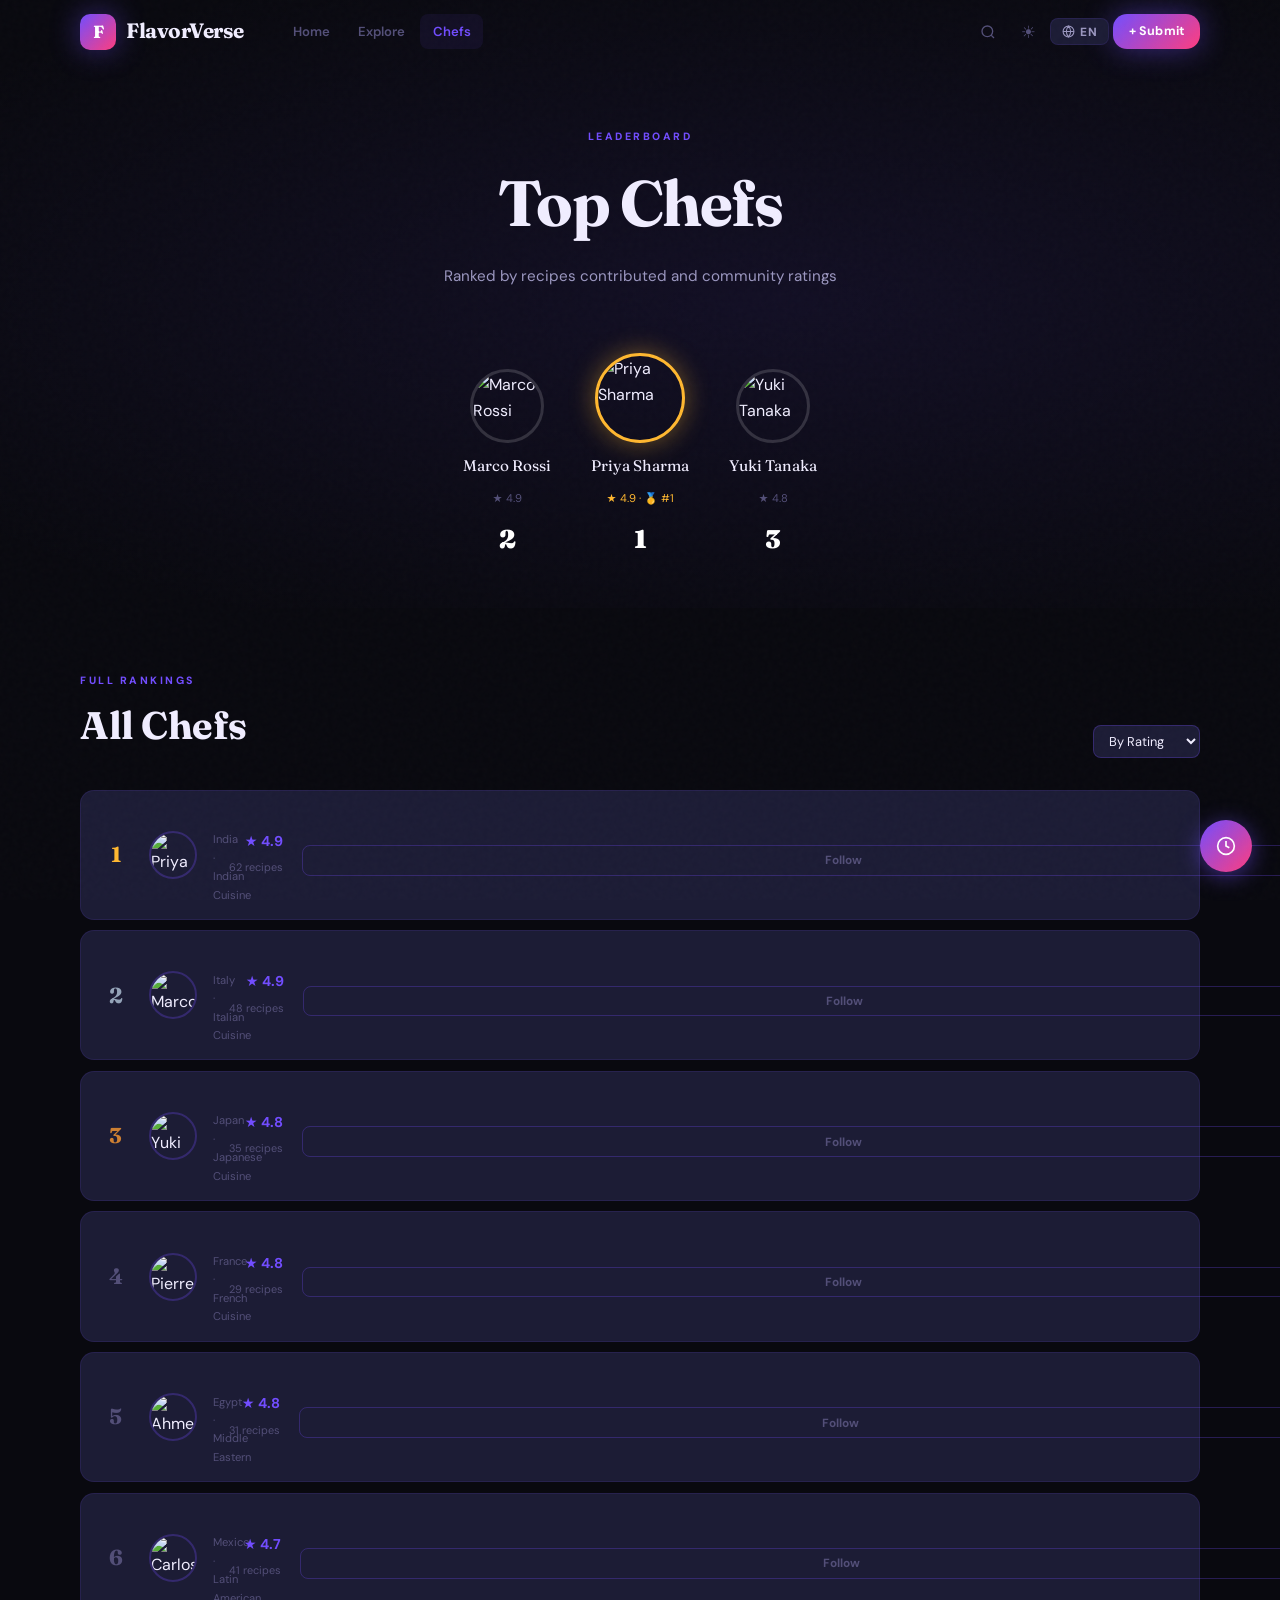
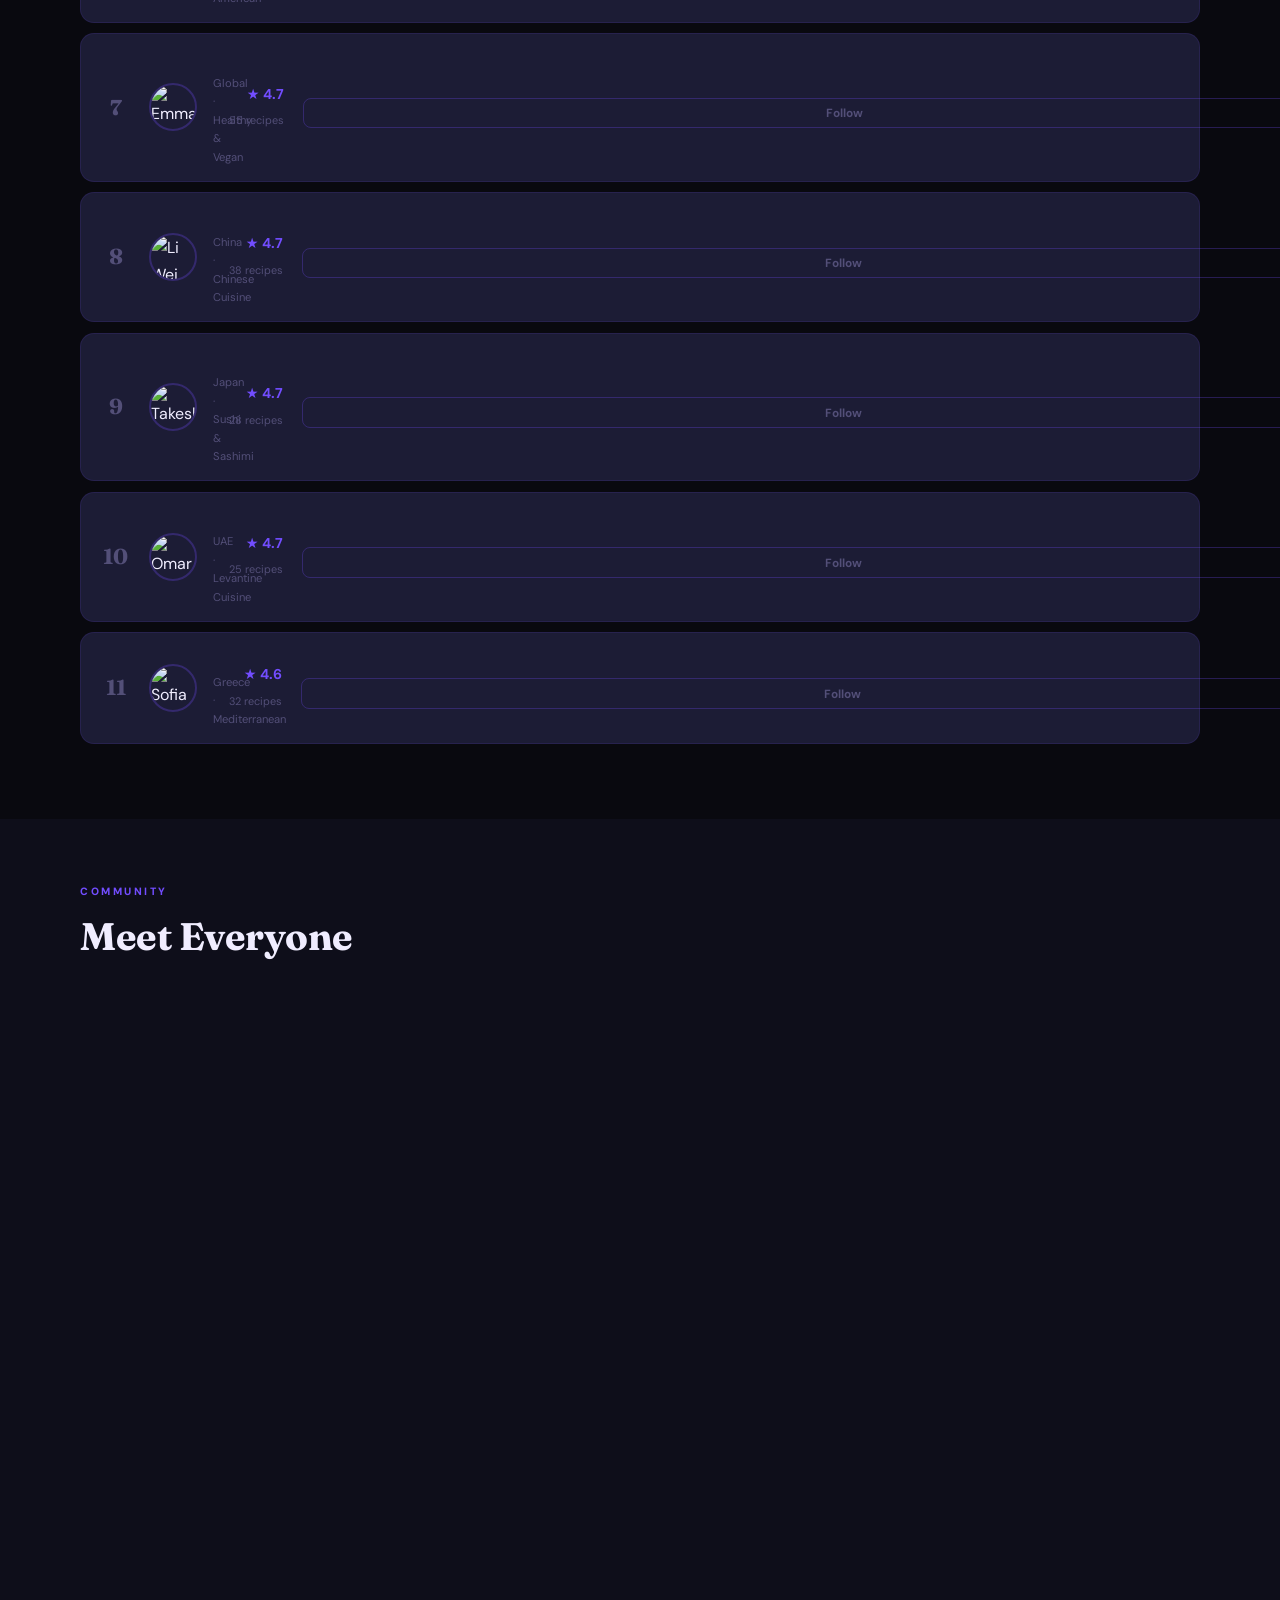
==== commit 6a548f89: "updated recipe UI and features" ====
--- a/pages/chefs.html
+++ b/pages/chefs.html
@@ -141,7 +141,7 @@
         <strong>★ ${c.rating}</strong>
         <small>${c.recipes} recipes</small>
       </div>
-      <button class="chef-follow ${FV.follows.includes(c.name)?'following':''}" style="margin-left:.5rem;flex-shrink:0" onclick="followChef('${c.name}',this)">${FV.follows.includes(c.name)?'Following':'Follow'}</button>
+      <button class="chef-follow ${FV.follows.includes(c.name)?'following':''}" style="margin-left:.2rem;flex-shrink:0" onclick="followChef('${c.name}',this)">${FV.follows.includes(c.name)?'Following':'Follow'}</button>
     </div>`).join('');
   initReveal();
 }
